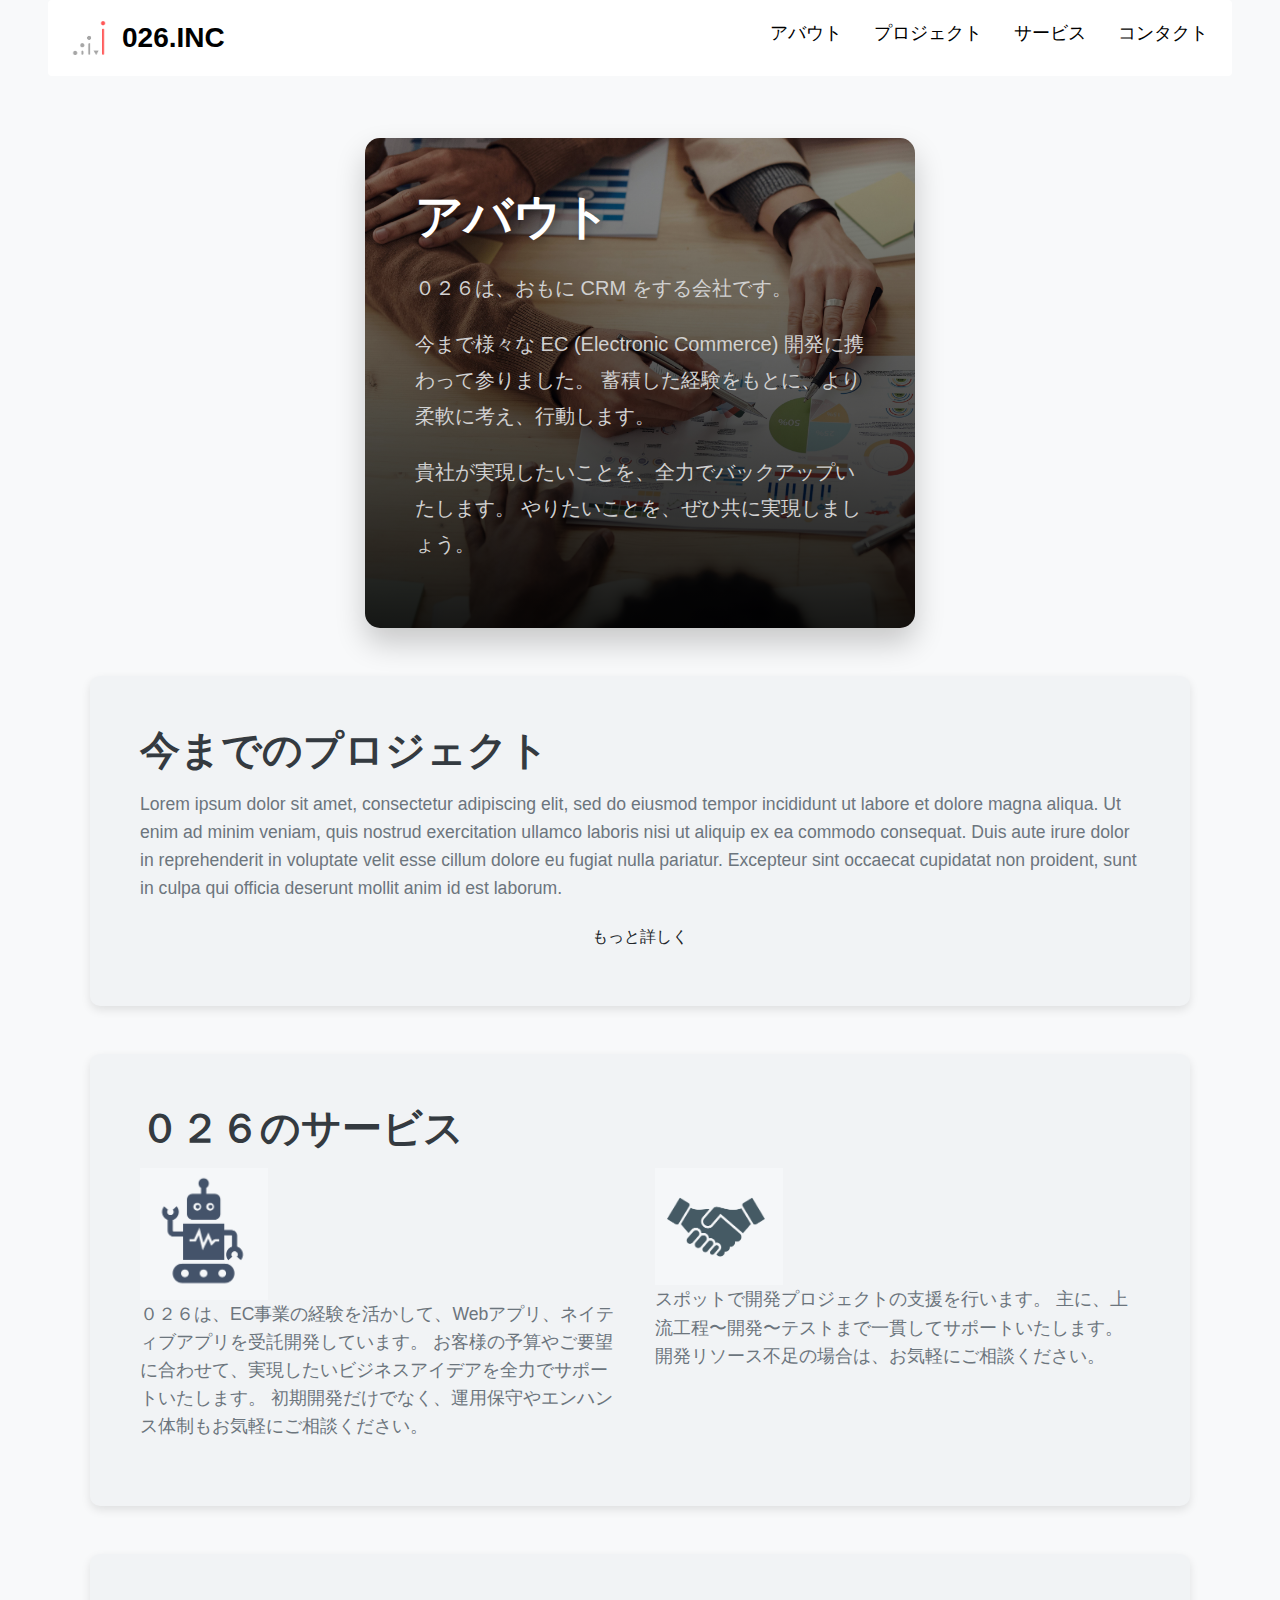
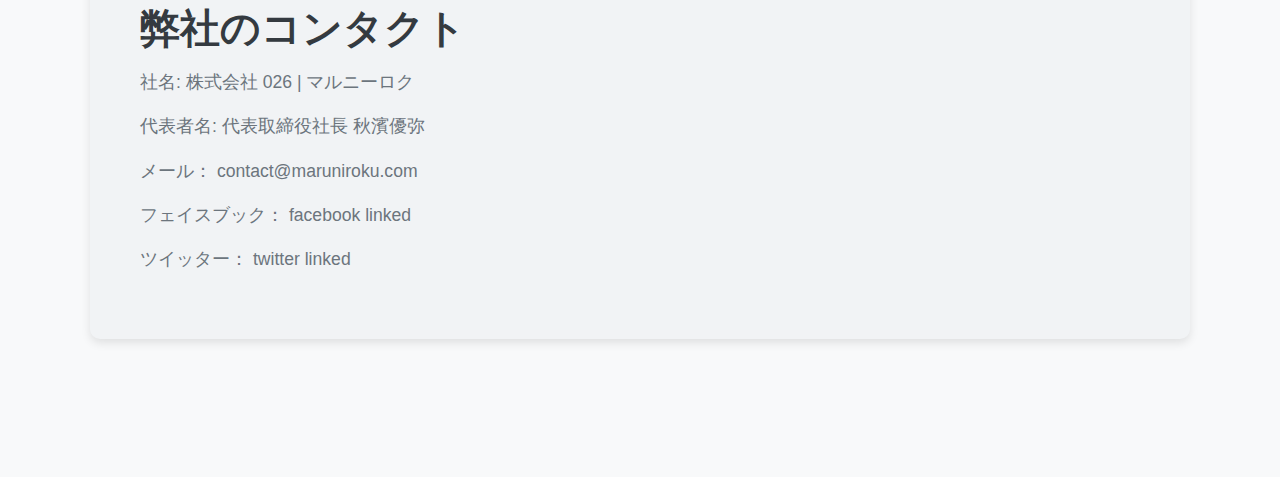
==== index.html @ a11d870e "v1 of 026 website" ====
<!DOCTYPE html>
<html lang="en">

<head>
    <meta charset="UTF-8">
    <meta name="viewport" content="width=device-width, initial-scale=1.0">
    <meta http-equiv="X-UA-Compatible" content="ie=edge">
    <title>My Website</title>

    <link rel="stylesheet" href="https://stackpath.bootstrapcdn.com/bootstrap/4.5.2/css/bootstrap.min.css" />

    <link rel="stylesheet" href="css/custom.css" />
</head>

<body>

    <nav class="navbar navbar-expand-lg navbar-dark bg-dark fixed-top rounded mx-5">
        <a class="navbar-brand d-flex align-items-center" href="#">
            <img src="images/logo.png" alt="Logo" class="mr-2" style="max-height: 50px;">
            <div id="brand-text">026.INC</div>
        </a>
        <button class="navbar-toggler" type="button" data-toggle="collapse" data-target="#navbarNav"
            aria-controls="navbarNav" aria-expanded="false" aria-label="Toggle navigation">
            <span class="navbar-toggler-icon"></span>
        </button>
        <div class="collapse navbar-collapse" id="navbarNav">
            <ul class="navbar-nav ml-auto">
                <li class="nav-item">
                    <a class="nav-link h4" href="#about">アバウト</a>
                </li>
                <li class="nav-item">
                    <a class="nav-link h4" href="#projects">プロジェクト</a>
                </li>
                <li class="nav-item">
                    <a class="nav-link h4" href="#services">サービス</a>
                </li>
                <li class="nav-item">
                    <a class="nav-link h4" href="#contact">コンタクト</a>
                </li>
            </ul>
        </div>
    </nav>
    <!-- Content Sections -->
    <main>
        <section id="about" class="container my-5 w-50 d-none d-lg-block">
            <h1>アバウト</h1>
            <p>
                ０２６は、おもに CRM をする会社です。
            </p>
            <p>
                今まで様々な EC (Electronic Commerce) 開発に携わって参りました。
                蓄積した経験をもとに、より柔軟に考え、行動します。
            </p>
            <p>
                貴社が実現したいことを、全力でバックアップいたします。
                やりたいことを、ぜひ共に実現しましょう。
            </p>
        </section>

        <section id="projects" class="container my-5">
            <h1>今までのプロジェクト</h1>
            <p>Lorem ipsum dolor sit amet, consectetur adipiscing elit, sed do eiusmod tempor incididunt ut labore et
                dolore
                magna aliqua. Ut enim ad minim veniam, quis nostrud exercitation ullamco laboris nisi ut aliquip ex ea
                commodo consequat. Duis aute irure dolor in reprehenderit in voluptate velit esse cillum dolore eu
                fugiat
                nulla pariatur. Excepteur sint occaecat cupidatat non proident, sunt in culpa qui officia deserunt
                mollit
                anim id est laborum.</p>
            <a href="projects.html" class="d-flex justify-content-center">
                <button class="btn">もっと詳しく</button>
            </a>
        </section>

        <section id="services" class="container my-5">
            <h1>０２６のサービス</h1>
            <div class="row">
                <div class="col-6">
                    <img src="images/2.png" class="d-none d-md-block" style="width: 10vw;"></img>
                    <p>
                        ０２６は、EC事業の経験を活かして、Webアプリ、ネイティブアプリを受託開発しています。
                        お客様の予算やご要望に合わせて、実現したいビジネスアイデアを全力でサポートいたします。
                        初期開発だけでなく、運用保守やエンハンス体制もお気軽にご相談ください。
                    </p>
                </div>
                <div class="col-6">
                    <img src="images/3.png" class="d-none d-md-block" style="width: 10vw;"></img>
                    <p>
                        スポットで開発プロジェクトの支援を行います。
                        主に、上流工程〜開発〜テストまで一貫してサポートいたします。
                        開発リソース不足の場合は、お気軽にご相談ください。
                    </p>
                </div>

            </div>
        </section>

        <section id="contact" class="container my-5">
            <h1>弊社のコンタクト</h1>
            <p>
                社名: 株式会社 026 | マルニーロク
            </p>
            <p>
                代表者名: 代表取締役社長 秋濱優弥
            </p>
            <p>
                メール：
                contact@maruniroku.com
            </p>
            <p>
                フェイスブック：
                facebook linked
            </p>
            <p>
                ツイッター：
                twitter linked
            </p>
        </section>
    </main>
    <!-- Dependencies -->
    <script src="https://code.jquery.com/jquery-3.5.1.slim.min.js"></script>
    <script src="https://cdn.jsdelivr.net/npm/@popperjs/core@2.5.4/dist/umd/popper.min.js"></script>
    <script src="https://stackpath.bootstrapcdn.com/bootstrap/4.5.2/js/bootstrap.min.js"></script>
</body>

</html>
---- css/custom.css ----
* {
    margin: 0;
    padding: 0;
    box-sizing: border-box;
}

body {
    font-family: 'Arial', sans-serif;
    background-color: #f8f9fa;
    color: #333;
}

h1 {
    font-size: 2.5rem;
    font-weight: bold;
    margin-bottom: 1.5rem;
}

p {
    font-size: 1.125rem;
    line-height: 1.6;
    color: #555;
}

.navbar {
    background-color: #ffffff !important;
}

.navbar-brand {
    display: flex;
    align-items: center;
    color: white;
}

.navbar-brand #brand-text {
    font-size: 1.75rem;
    font-weight: 700;
    color: black;
}

.nav-item {
    margin-left: 1rem;
}

.nav-link {
    color: rgb(0, 0, 0) !important;
    font-size: 1.125rem;
    font-weight: 500;
    transition: color 0.3s;
}

.nav-link:hover {
    color: #f8f9fa !important;
}

/* Section Styling */
section {
    padding: 60px 0;
    max-width: 1100px;
    margin: 0 auto;
}


main {
    width: 100vw;
    padding: 10vh;
}

#about,
#projects,
#services,
#contact {
    background-color: #ffffff;
    border-radius: 10px;
    padding: 40px;
    box-shadow: 0 4px 6px rgba(0, 0, 0, 0.1);
}

/* About Section Styling */
#about {
    background-image: linear-gradient(rgba(0, 0, 0, 0.353), rgba(0, 0, 0, 0.905)), url("../images/1.jpg");
    background-size: cover;
    /* Dark gray background for a strong contrast */
    padding: 50px;
    border-radius: 15px;
    box-shadow: 0 15px 30px rgba(0, 0, 0, 0.2);
    transform: translateY(0);
    animation: floatEffect 6s ease-in-out infinite;
    transition: transform 0.3s ease-in-out;
    color: white;
}

#about h1 {
    font-family: 'Arial', sans-serif;
    font-size: 3rem;
    color: white;
    text-shadow: 3px 3px 10px rgba(0, 0, 0, 0.3);
    /* More prominent text shadow */
}

#about p {
    font-family: 'Helvetica Neue', sans-serif;
    color: #d1d1d1;
    /* Lighter gray for text */
    font-size: 1.25rem;
    line-height: 1.8;
    margin-top: 20px;
    max-width: 900px;
}

/* Floating effect */
@keyframes floatEffect {
    0% {
        transform: translateY(0);
    }

    50% {
        transform: translateY(-20px);
    }

    100% {
        transform: translateY(0);
    }
}

#about:hover {
    transform: translateY(-10px);
    box-shadow: 0 20px 40px rgba(0, 0, 0, 0.2), 0 8px 16px rgba(0, 0, 0, 0.15);
}

/* General Section Styling for Other Sections */
#projects,
#services,
#contact {
    background-color: #f1f3f5;
    /* Light gray background */
    padding: 50px;
    border-radius: 10px;
    box-shadow: 0 4px 10px rgba(0, 0, 0, 0.1);
}

#projects h1,
#services h1,
#contact h1 {
    color: #343a40;
    /* Dark gray */
    font-size: 2.5rem;
    margin-bottom: 1rem;
}

.container p {
    color: #6c757d;
    font-size: 1.1rem;
}

/* Hover effect for other sections */
#projects:hover,
#services:hover,
#contact:hover {
    box-shadow: 0 20px 40px rgba(0, 0, 0, 0.15), 0 8px 16px rgba(0, 0, 0, 0.1);
}

@media (max-width: 768px) {
    .navbar-nav {
        text-align: center;
        margin-top: 10px;
    }

    .nav-item {
        margin: 0.5rem 0;
    }

    section {
        padding: 40px 20px;
    }

    h1 {
        font-size: 2rem;
    }

    /* Adjusting section padding and font size for smaller screens */
    #about,
    #projects,
    #services,
    #contact {
        padding: 30px;
    }
}

footer {
    background-color: #343a40;
    color: white;
    text-align: center;
    padding: 20px;
    margin-top: 40px;
}

footer a {
    color: #f8f9fa;
    text-decoration: none;
}

footer a:hover {
    color: #007bff;
}
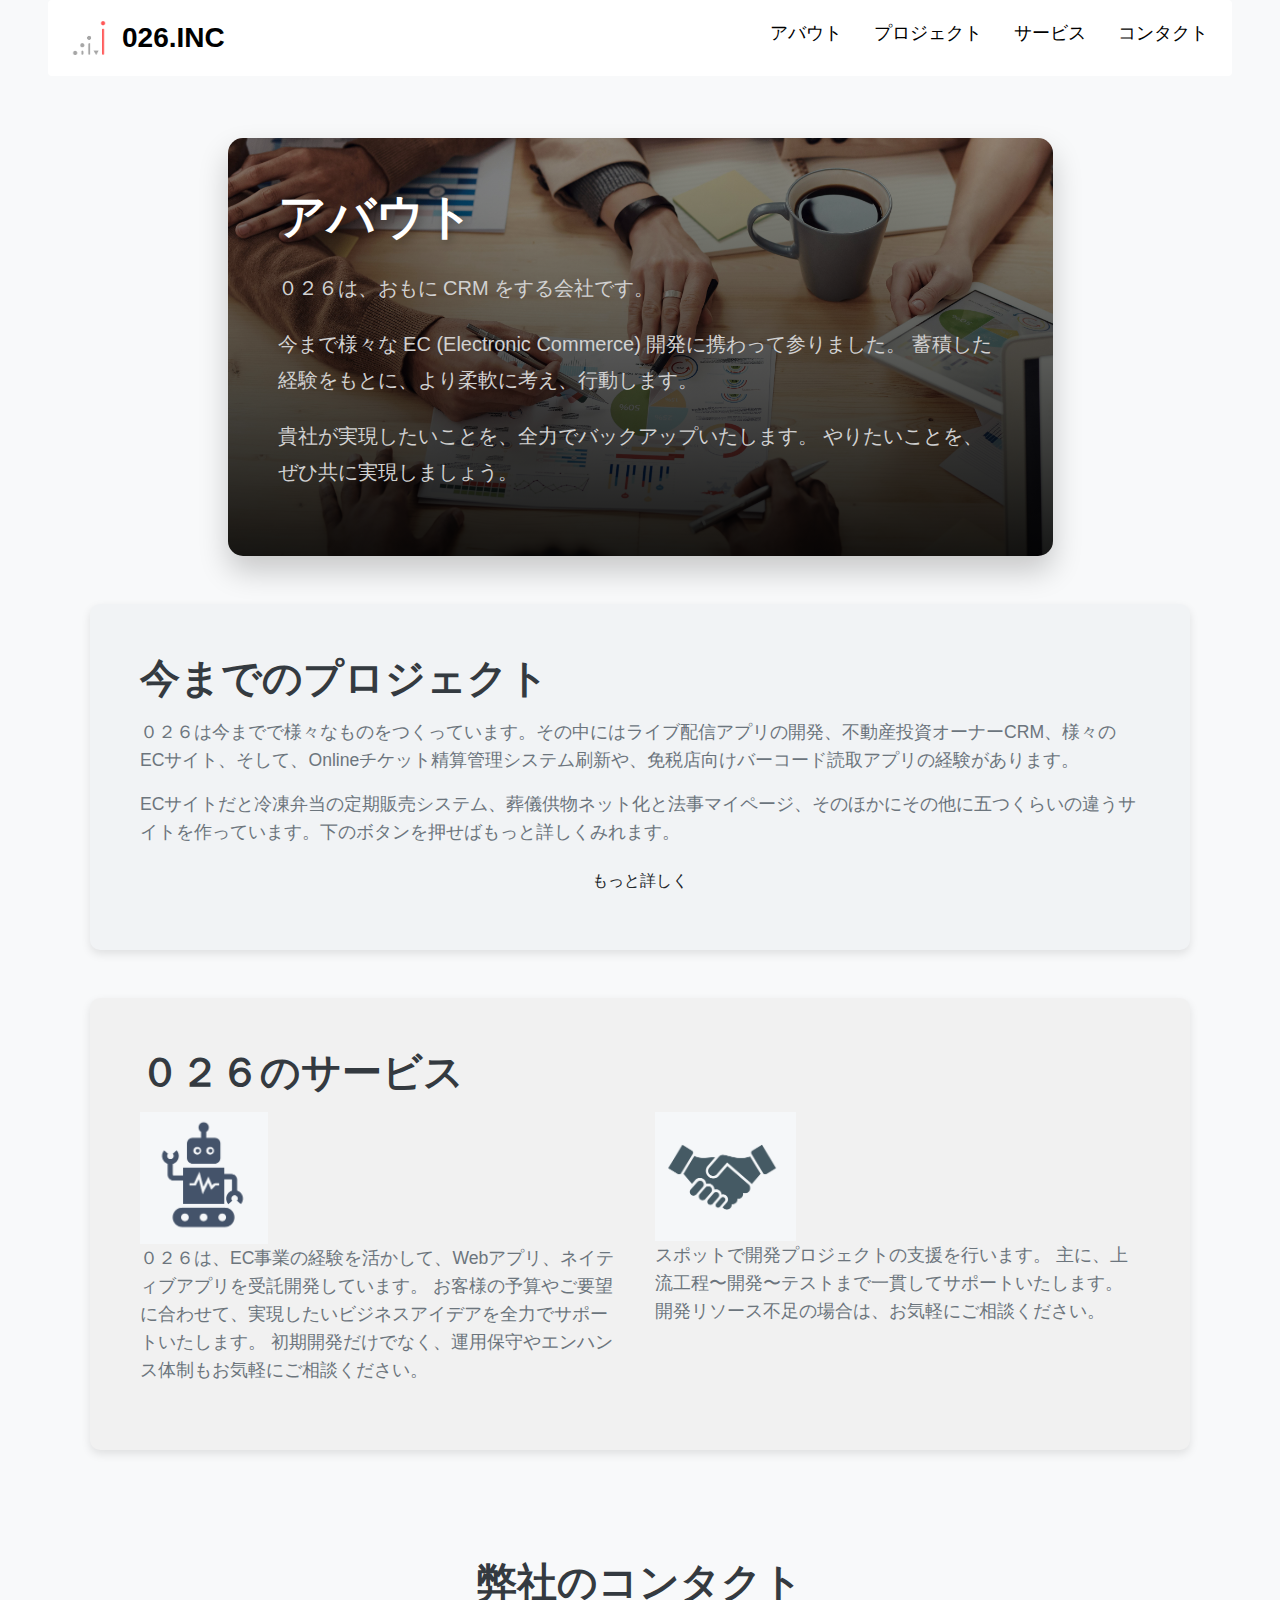
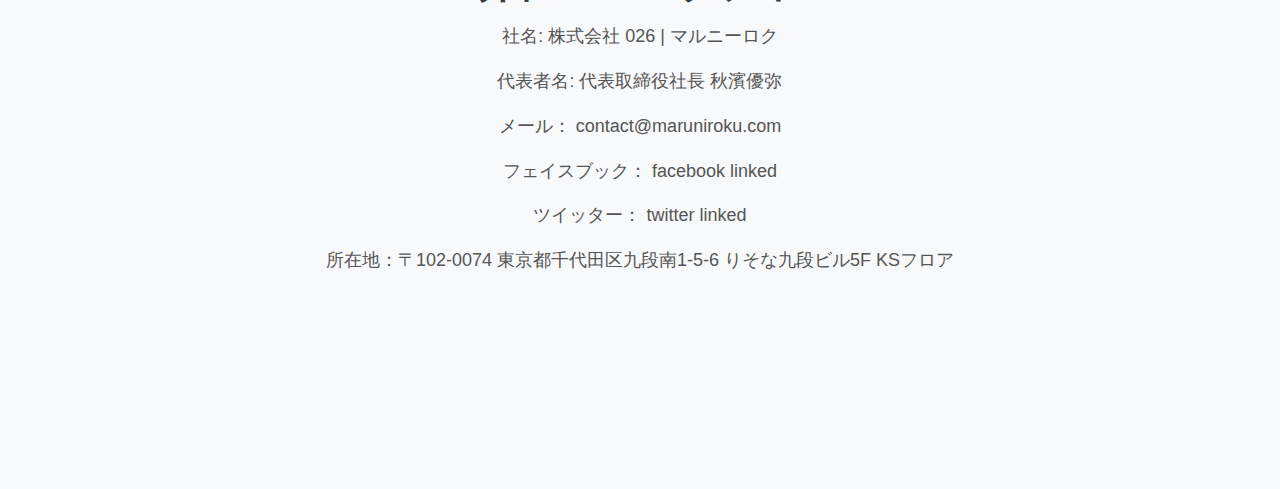
==== commit 9bf5a65d: "v2" ====
--- a/index.html
+++ b/index.html
@@ -5,7 +5,9 @@
     <meta charset="UTF-8">
     <meta name="viewport" content="width=device-width, initial-scale=1.0">
     <meta http-equiv="X-UA-Compatible" content="ie=edge">
-    <title>My Website</title>
+
+    <title>０２６</title>
+    <link rel="icon" href="images/logo.png">
 
     <link rel="stylesheet" href="https://stackpath.bootstrapcdn.com/bootstrap/4.5.2/css/bootstrap.min.css" />
 
@@ -35,14 +37,14 @@
                     <a class="nav-link h4" href="#services">サービス</a>
                 </li>
                 <li class="nav-item">
-                    <a class="nav-link h4" href="#contact">コンタクト</a>
+                    <a class="nav-link white-link h4" href="#contact">コンタクト</a>
                 </li>
             </ul>
         </div>
     </nav>
     <!-- Content Sections -->
     <main>
-        <section id="about" class="container my-5 w-50 d-none d-lg-block">
+        <section id="about" class="container my-5 w-75 d-none d-lg-block">
             <h1>アバウト</h1>
             <p>
                 ０２６は、おもに CRM をする会社です。
@@ -59,14 +61,12 @@
 
         <section id="projects" class="container my-5">
             <h1>今までのプロジェクト</h1>
-            <p>Lorem ipsum dolor sit amet, consectetur adipiscing elit, sed do eiusmod tempor incididunt ut labore et
-                dolore
-                magna aliqua. Ut enim ad minim veniam, quis nostrud exercitation ullamco laboris nisi ut aliquip ex ea
-                commodo consequat. Duis aute irure dolor in reprehenderit in voluptate velit esse cillum dolore eu
-                fugiat
-                nulla pariatur. Excepteur sint occaecat cupidatat non proident, sunt in culpa qui officia deserunt
-                mollit
-                anim id est laborum.</p>
+            <p>
+                ０２６は今までで様々なものをつくっています。その中にはライブ配信アプリの開発、不動産投資オーナーCRM、様々のECサイト、そして、Onlineチケット精算管理システム刷新や、免税店向けバーコード読取アプリの経験があります。
+            </p>
+            <p>
+                ECサイトだと冷凍弁当の定期販売システム、葬儀供物ネット化と法事マイページ、そのほかにその他に五つくらいの違うサイトを作っています。下のボタンを押せばもっと詳しくみれます。
+            </p>
             <a href="projects.html" class="d-flex justify-content-center">
                 <button class="btn">もっと詳しく</button>
             </a>
@@ -84,7 +84,7 @@
                     </p>
                 </div>
                 <div class="col-6">
-                    <img src="images/3.png" class="d-none d-md-block" style="width: 10vw;"></img>
+                    <img src="images/3.png" class="d-none d-md-block" style="width: 11vw;"></img>
                     <p>
                         スポットで開発プロジェクトの支援を行います。
                         主に、上流工程〜開発〜テストまで一貫してサポートいたします。
@@ -95,7 +95,7 @@
             </div>
         </section>
 
-        <section id="contact" class="container my-5">
+        <section id="contact" class="fluid-container my-5">
             <h1>弊社のコンタクト</h1>
             <p>
                 社名: 株式会社 026 | マルニーロク
@@ -115,6 +115,10 @@
                 ツイッター：
                 twitter linked
             </p>
+            <p>
+                所在地：〒102-0074
+                東京都千代田区九段南1-5-6 りそな九段ビル5F KSフロア
+            </p>
         </section>
     </main>
     <!-- Dependencies -->
--- a/css/custom.css
+++ b/css/custom.css
@@ -50,13 +50,13 @@
 }
 
 .nav-link:hover {
-    color: #f8f9fa !important;
+    color: #545454 !important;
 }
 
 /* Section Styling */
 section {
     padding: 60px 0;
-    max-width: 1100px;
+    max-width: 1300px;
     margin: 0 auto;
 }
 
@@ -68,8 +68,7 @@
 
 #about,
 #projects,
-#services,
-#contact {
+#services {
     background-color: #ffffff;
     border-radius: 10px;
     padding: 40px;
@@ -130,13 +129,21 @@
 
 /* General Section Styling for Other Sections */
 #projects,
-#services,
-#contact {
+#services {
     background-color: #f1f3f5;
     /* Light gray background */
     padding: 50px;
     border-radius: 10px;
     box-shadow: 0 4px 10px rgba(0, 0, 0, 0.1);
+}
+
+#services {
+    background-color: #f1f1f1;
+}
+
+#contact {
+    background-color: #f8f9fa;
+    text-align: center;
 }
 
 #projects h1,
@@ -155,8 +162,7 @@
 
 /* Hover effect for other sections */
 #projects:hover,
-#services:hover,
-#contact:hover {
+#services:hover {
     box-shadow: 0 20px 40px rgba(0, 0, 0, 0.15), 0 8px 16px rgba(0, 0, 0, 0.1);
 }
 
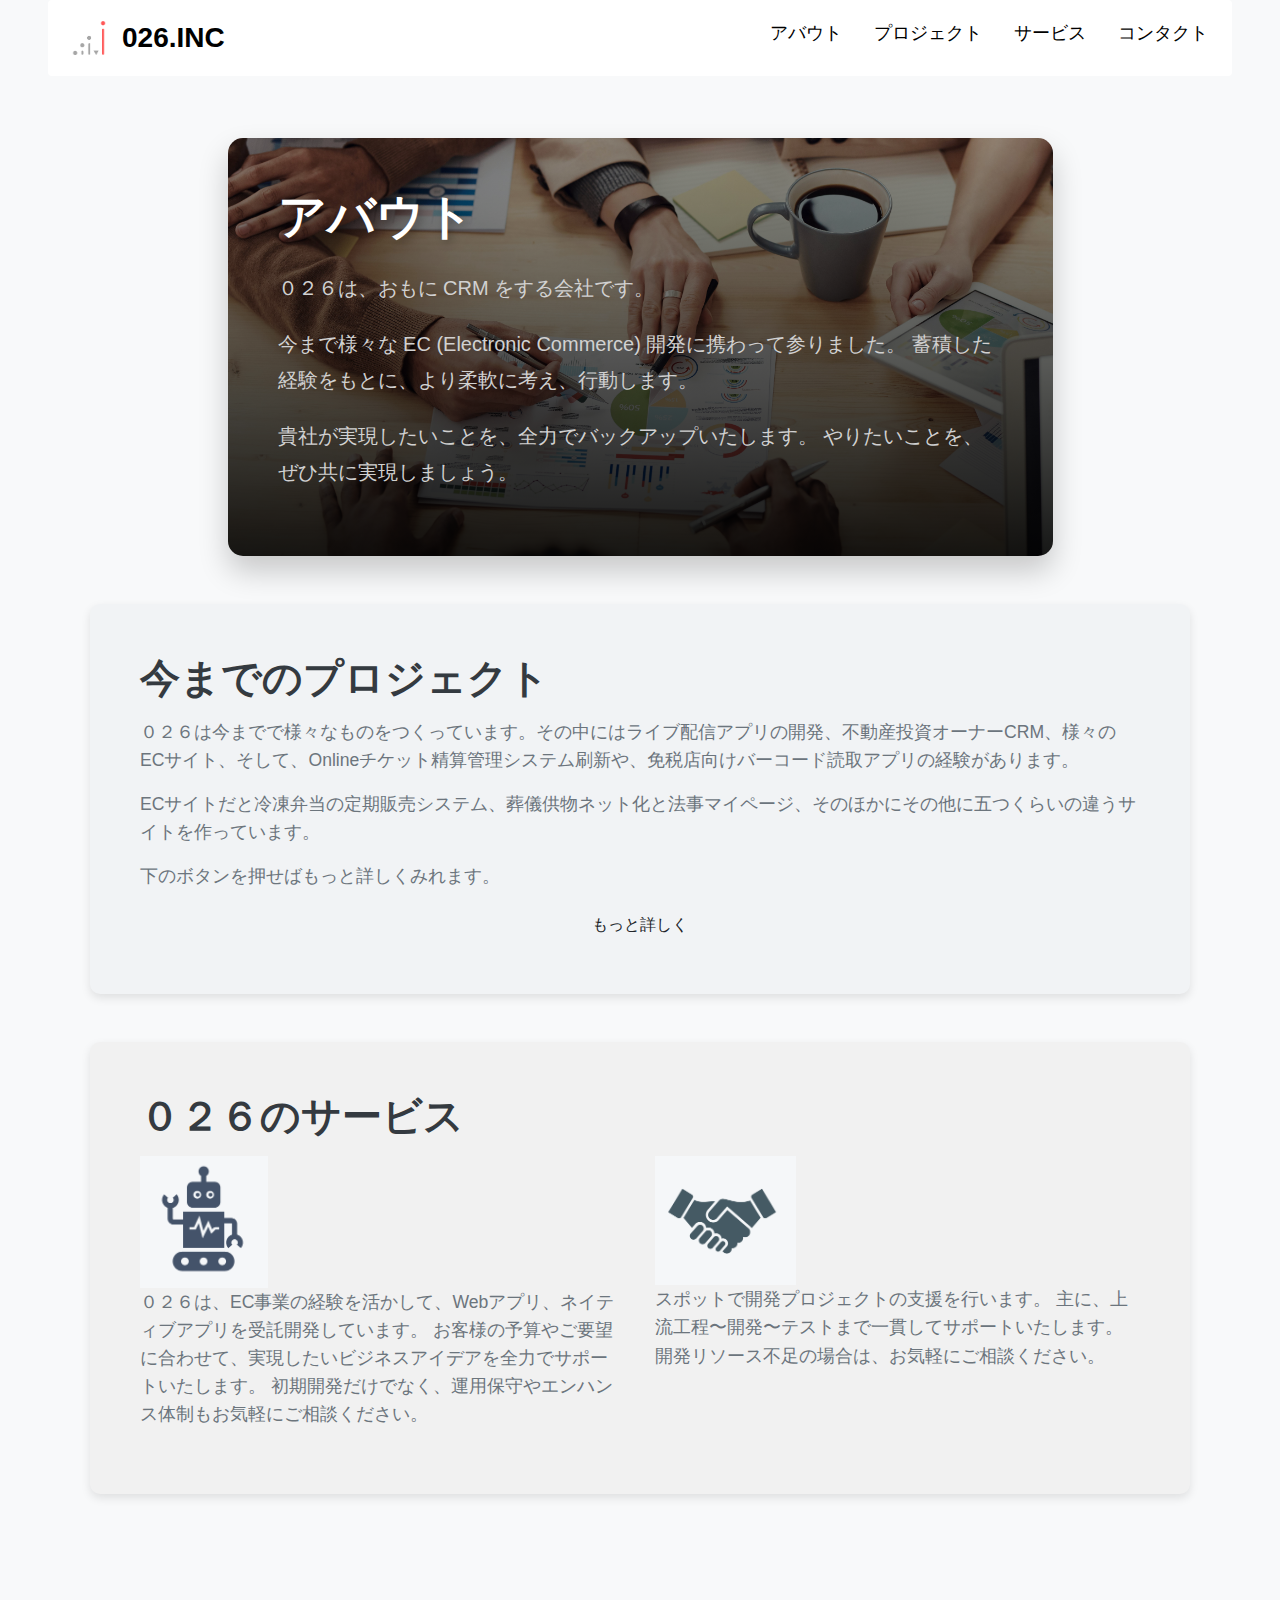
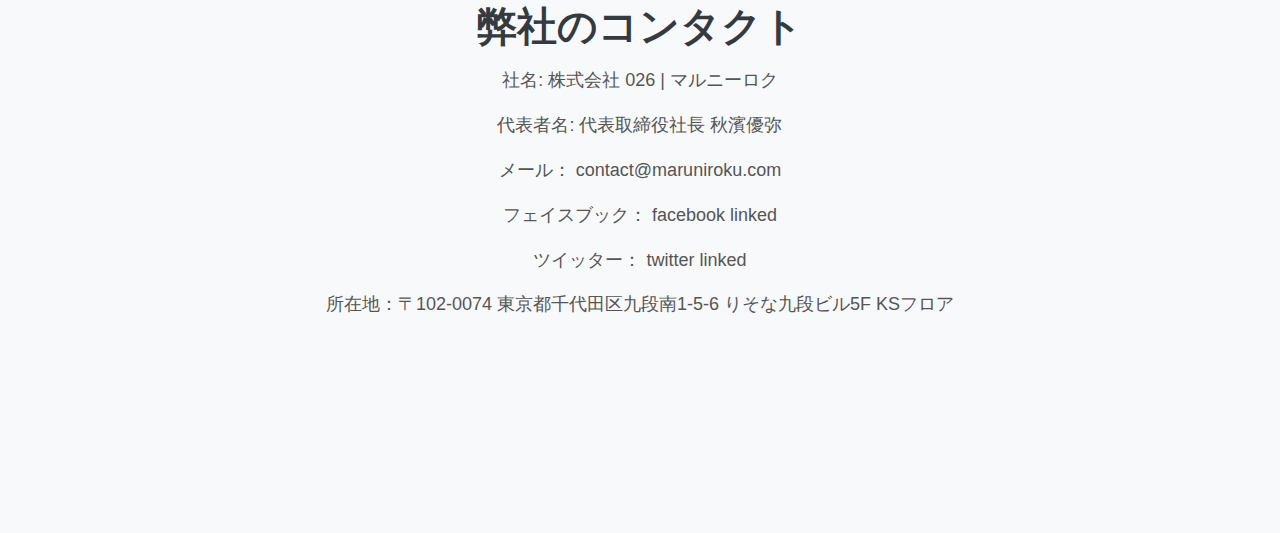
==== commit 243fdbc8: "Mobile nice" ====
--- a/index.html
+++ b/index.html
@@ -16,7 +16,7 @@
 
 <body>
 
-    <nav class="navbar navbar-expand-lg navbar-dark bg-dark fixed-top rounded mx-5">
+    <nav class="navbar navbar-expand-lg navbar-dark bg-dark fixed-top rounded mx-md-5">
         <a class="navbar-brand d-flex align-items-center" href="#">
             <img src="images/logo.png" alt="Logo" class="mr-2" style="max-height: 50px;">
             <div id="brand-text">026.INC</div>
@@ -65,10 +65,13 @@
                 ０２６は今までで様々なものをつくっています。その中にはライブ配信アプリの開発、不動産投資オーナーCRM、様々のECサイト、そして、Onlineチケット精算管理システム刷新や、免税店向けバーコード読取アプリの経験があります。
             </p>
             <p>
-                ECサイトだと冷凍弁当の定期販売システム、葬儀供物ネット化と法事マイページ、そのほかにその他に五つくらいの違うサイトを作っています。下のボタンを押せばもっと詳しくみれます。
+                ECサイトだと冷凍弁当の定期販売システム、葬儀供物ネット化と法事マイページ、そのほかにその他に五つくらいの違うサイトを作っています。
+            </p>
+            <p class="d-none d-md-block">
+                下のボタンを押せばもっと詳しくみれます。
             </p>
             <a href="projects.html" class="d-flex justify-content-center">
-                <button class="btn">もっと詳しく</button>
+                <button class="btn d-none d-md-block">もっと詳しく</button>
             </a>
         </section>
 
--- a/css/custom.css
+++ b/css/custom.css
@@ -50,7 +50,7 @@
 }
 
 .nav-link:hover {
-    color: #545454 !important;
+    color: #616161 !important;
 }
 
 /* Section Styling */
@@ -63,7 +63,12 @@
 
 main {
     width: 100vw;
-    padding: 10vh;
+
+    padding: 2vh;
+
+    @media (min-width: 500px) {
+        padding: 10vh;
+    }
 }
 
 #about,
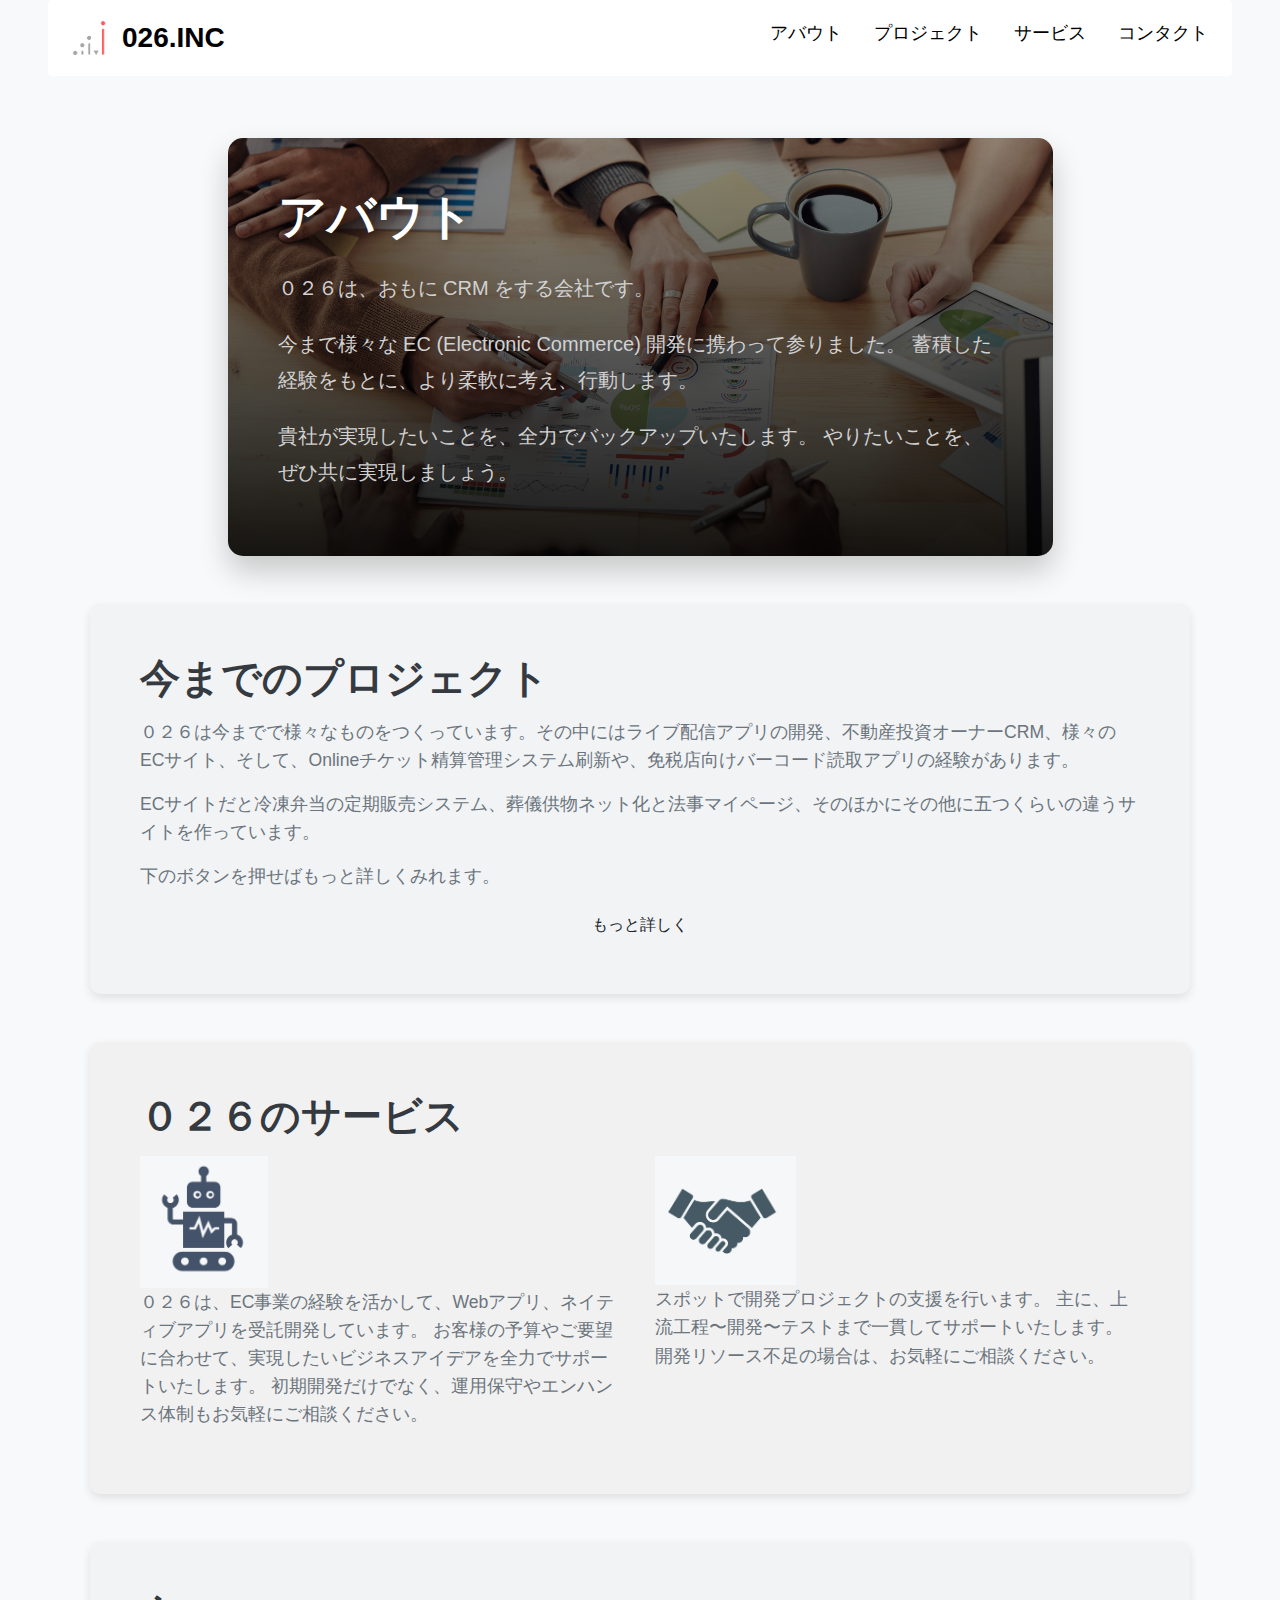
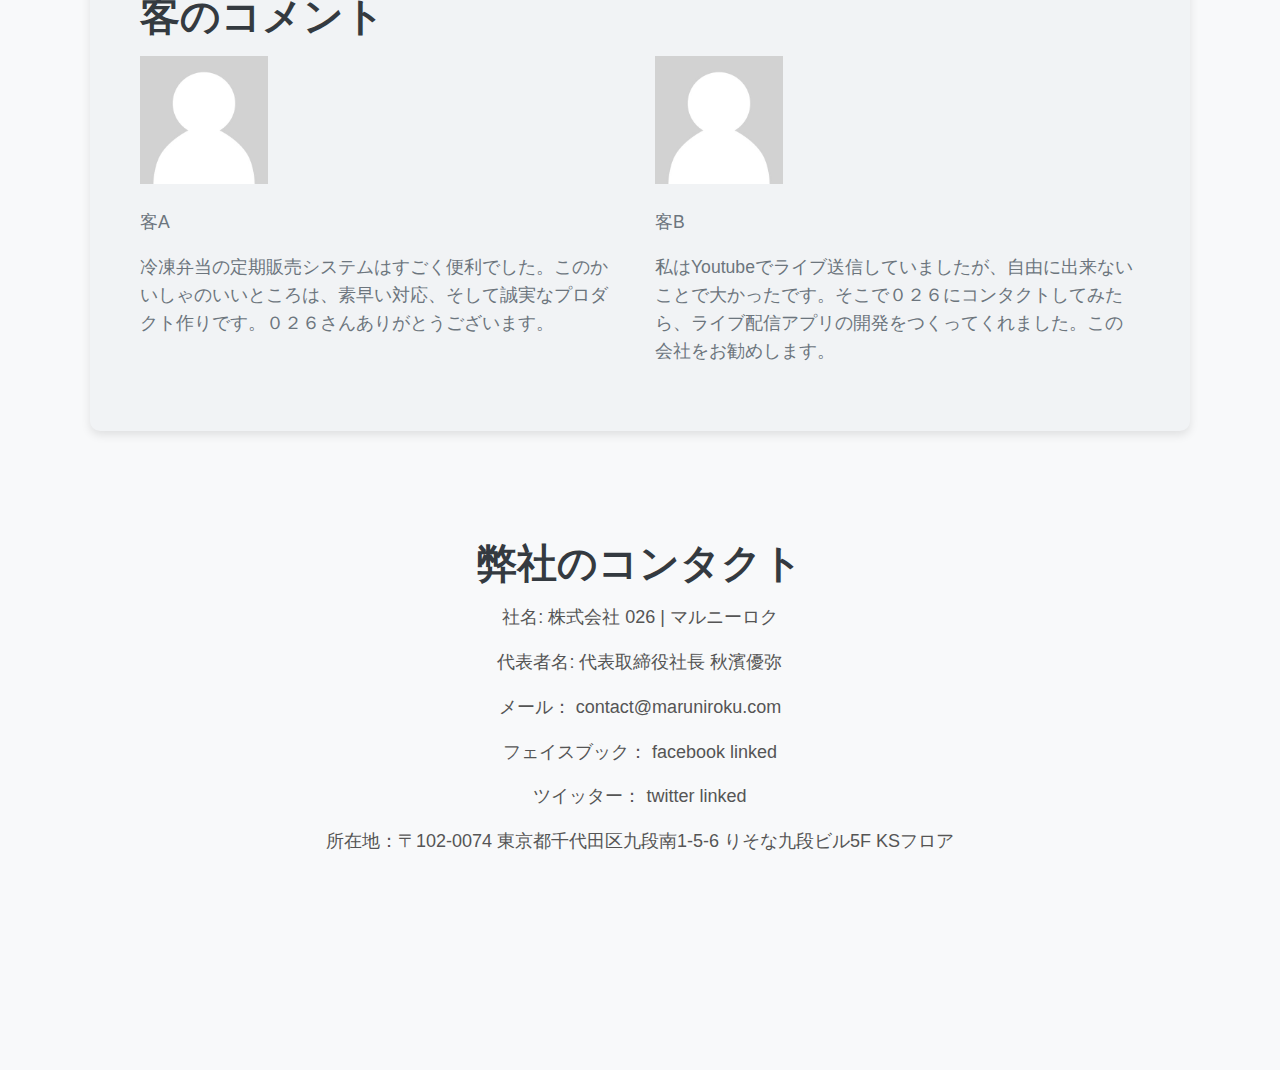
==== commit b2f541d4: "customer Comments" ====
--- a/index.html
+++ b/index.html
@@ -17,7 +17,7 @@
 <body>
 
     <nav class="navbar navbar-expand-lg navbar-dark bg-dark fixed-top rounded mx-md-5">
-        <a class="navbar-brand d-flex align-items-center" href="#">
+        <a class="navbar-brand d-flex align-items-center" href="">
             <img src="images/logo.png" alt="Logo" class="mr-2" style="max-height: 50px;">
             <div id="brand-text">026.INC</div>
         </a>
@@ -93,8 +93,30 @@
                         主に、上流工程〜開発〜テストまで一貫してサポートいたします。
                         開発リソース不足の場合は、お気軽にご相談ください。
                     </p>
+
                 </div>
+            </div>
+        </section>
 
+        <section id="testimonials" class="container my-5">
+            <h1>客のコメント</h1>
+            <div class="row">
+                <div class="col-6">
+                    <img src="images/6" class="d-none d-md-block" style="width: 10vw;"></img>
+                    <br>
+                    <p>客A</p>
+                    <p>
+                        冷凍弁当の定期販売システムはすごく便利でした。このかいしゃのいいところは、素早い対応、そして誠実なプロダクト作りです。０２６さんありがとうございます。
+                    </p>
+                </div>
+                <div class="col-6">
+                    <img src="images/6" class="d-none d-md-block" style="width: 10vw;"></img>
+                    <br>
+                    <p>客B</p>
+                    <p>
+                        私はYoutubeでライブ送信していましたが、自由に出来ないことで大かったです。そこで０２６にコンタクトしてみたら、ライブ配信アプリの開発をつくってくれました。この会社をお勧めします。
+                    </p>
+                </div>
             </div>
         </section>
 
--- a/css/custom.css
+++ b/css/custom.css
@@ -73,7 +73,8 @@
 
 #about,
 #projects,
-#services {
+#services,
+#testimonials {
     background-color: #ffffff;
     border-radius: 10px;
     padding: 40px;
@@ -134,7 +135,8 @@
 
 /* General Section Styling for Other Sections */
 #projects,
-#services {
+#services,
+#testimonials {
     background-color: #f1f3f5;
     /* Light gray background */
     padding: 50px;
@@ -153,7 +155,8 @@
 
 #projects h1,
 #services h1,
-#contact h1 {
+#contact h1,
+#testimonials h1 {
     color: #343a40;
     /* Dark gray */
     font-size: 2.5rem;
@@ -167,7 +170,8 @@
 
 /* Hover effect for other sections */
 #projects:hover,
-#services:hover {
+#services:hover,
+#testimonials:hover {
     box-shadow: 0 20px 40px rgba(0, 0, 0, 0.15), 0 8px 16px rgba(0, 0, 0, 0.1);
 }
 
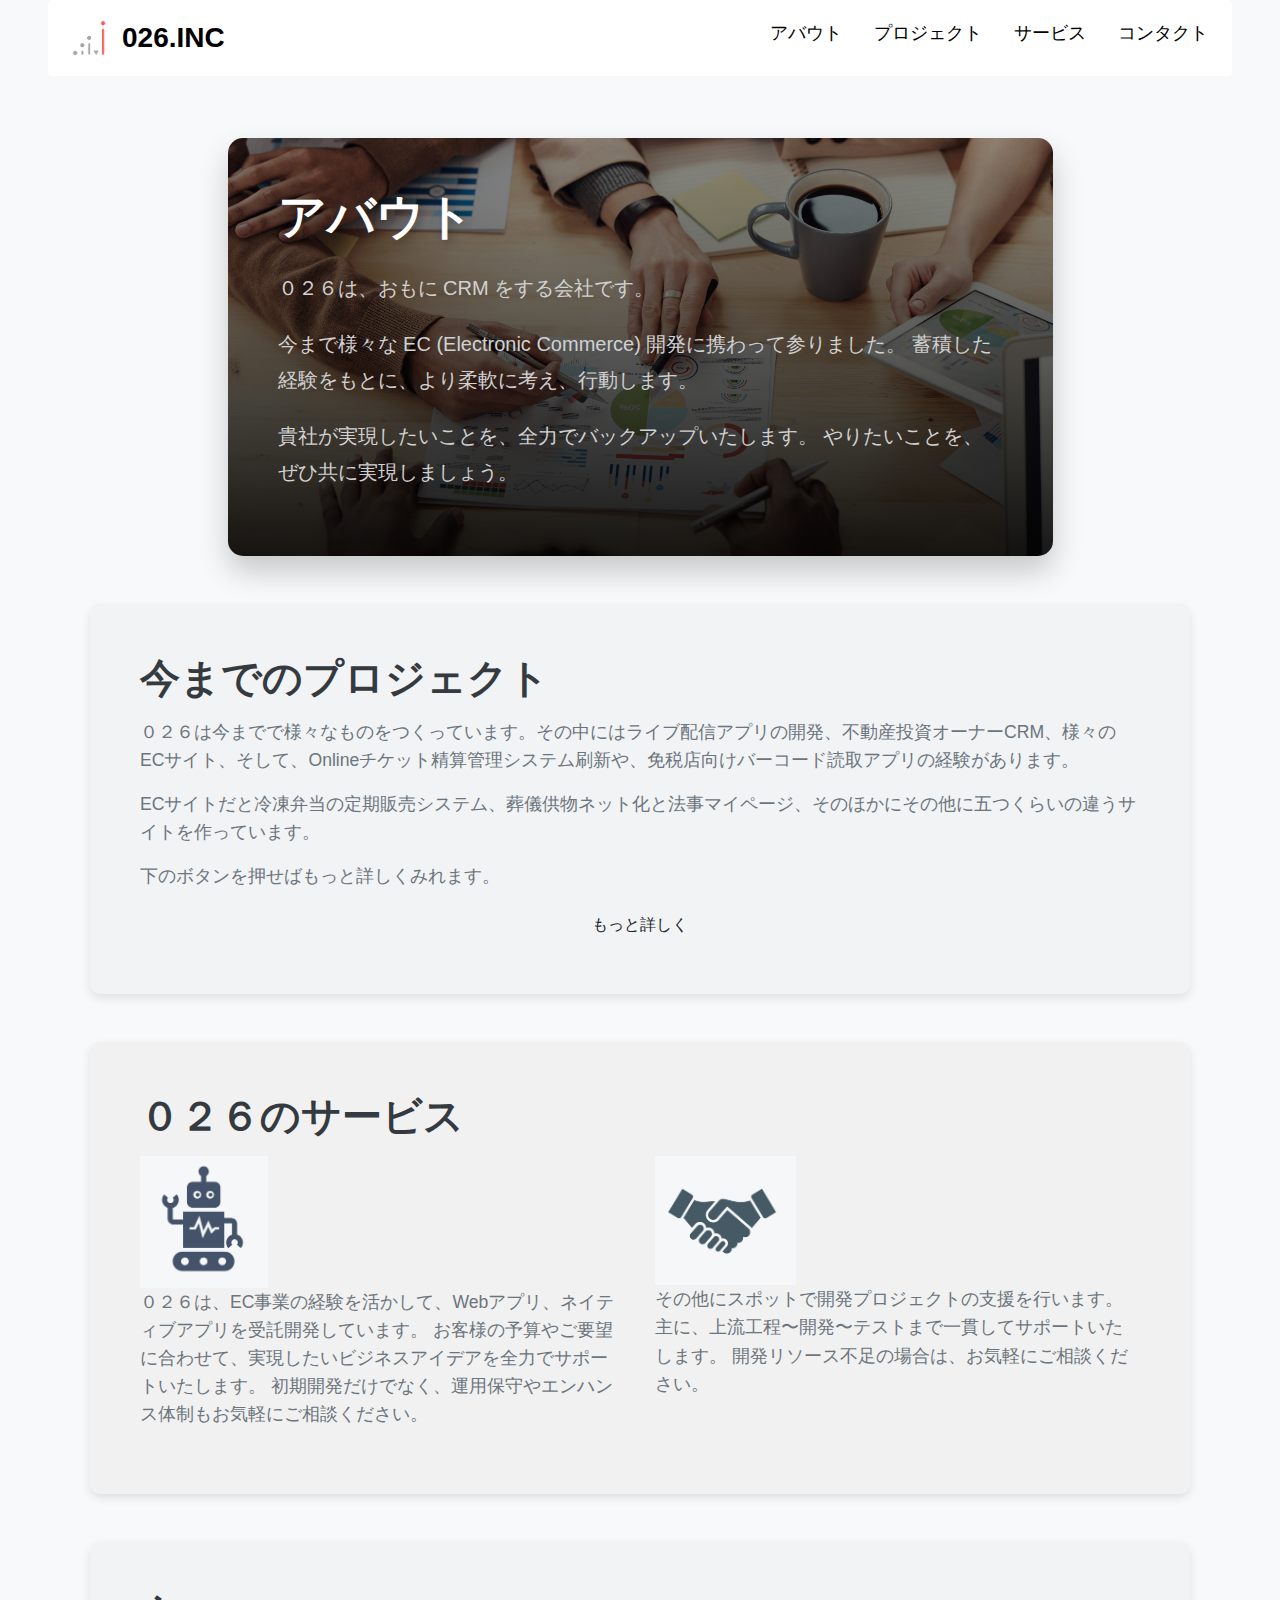
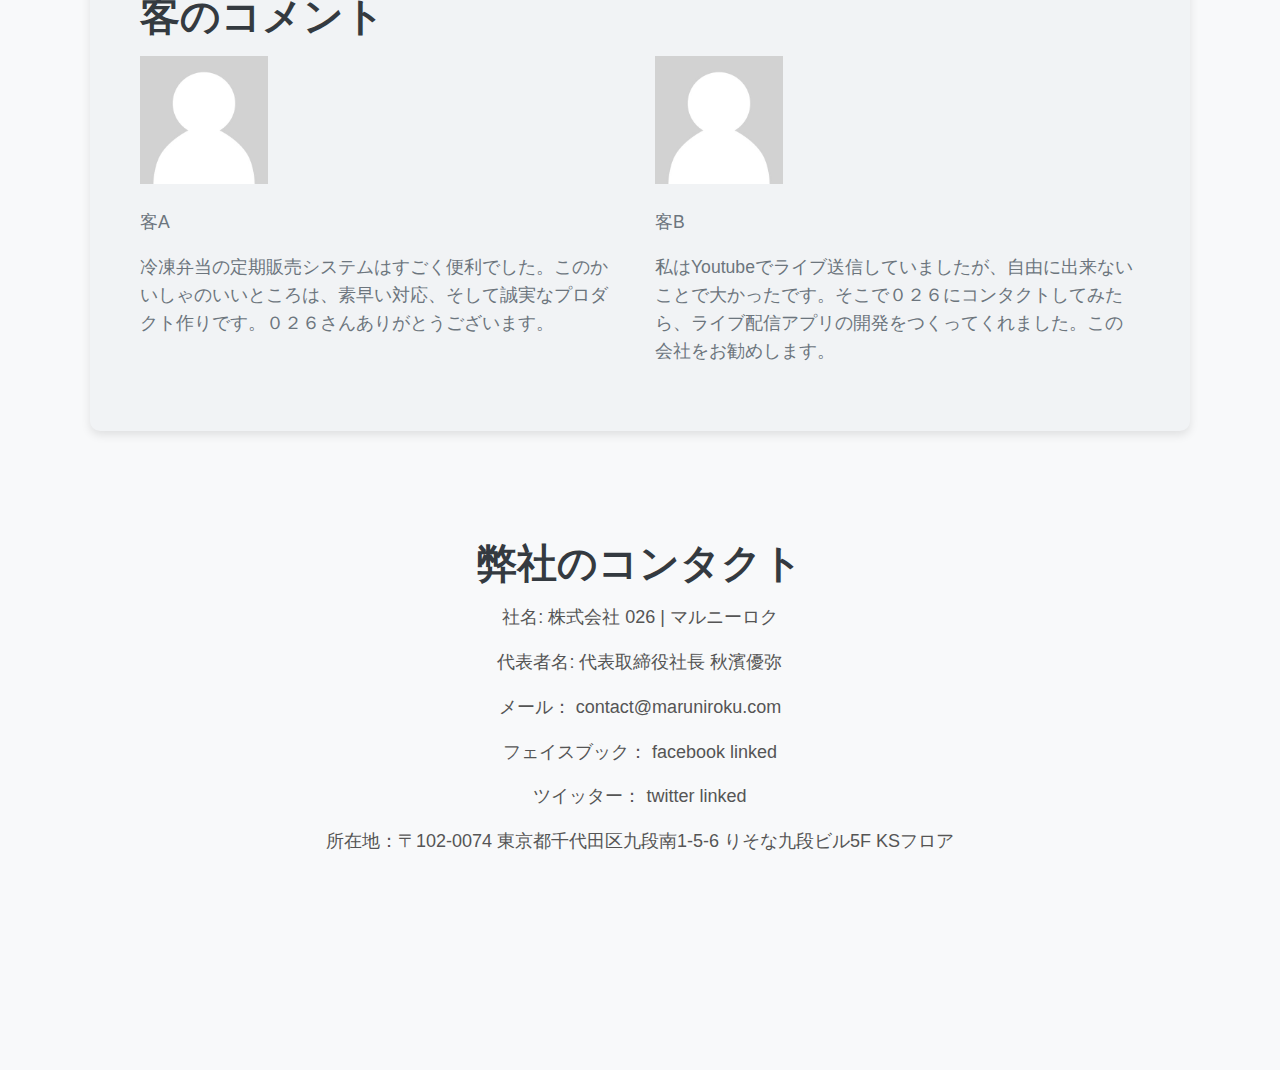
==== commit 602d9b0a: "minor tweak" ====
--- a/index.html
+++ b/index.html
@@ -78,7 +78,7 @@
         <section id="services" class="container my-5">
             <h1>０２６のサービス</h1>
             <div class="row">
-                <div class="col-6">
+                <div class="col-sm-12 col-md-6">
                     <img src="images/2.png" class="d-none d-md-block" style="width: 10vw;"></img>
                     <p>
                         ０２６は、EC事業の経験を活かして、Webアプリ、ネイティブアプリを受託開発しています。
@@ -86,10 +86,10 @@
                         初期開発だけでなく、運用保守やエンハンス体制もお気軽にご相談ください。
                     </p>
                 </div>
-                <div class="col-6">
+                <div class="col-sm-12 col-md-6">
                     <img src="images/3.png" class="d-none d-md-block" style="width: 11vw;"></img>
                     <p>
-                        スポットで開発プロジェクトの支援を行います。
+                        その他にスポットで開発プロジェクトの支援を行います。
                         主に、上流工程〜開発〜テストまで一貫してサポートいたします。
                         開発リソース不足の場合は、お気軽にご相談ください。
                     </p>
@@ -101,7 +101,7 @@
         <section id="testimonials" class="container my-5">
             <h1>客のコメント</h1>
             <div class="row">
-                <div class="col-6">
+                <div class="col-sm-12 col-md-6">
                     <img src="images/6" class="d-none d-md-block" style="width: 10vw;"></img>
                     <br>
                     <p>客A</p>
@@ -109,7 +109,7 @@
                         冷凍弁当の定期販売システムはすごく便利でした。このかいしゃのいいところは、素早い対応、そして誠実なプロダクト作りです。０２６さんありがとうございます。
                     </p>
                 </div>
-                <div class="col-6">
+                <div class="col-sm-12 col-md-6">
                     <img src="images/6" class="d-none d-md-block" style="width: 10vw;"></img>
                     <br>
                     <p>客B</p>
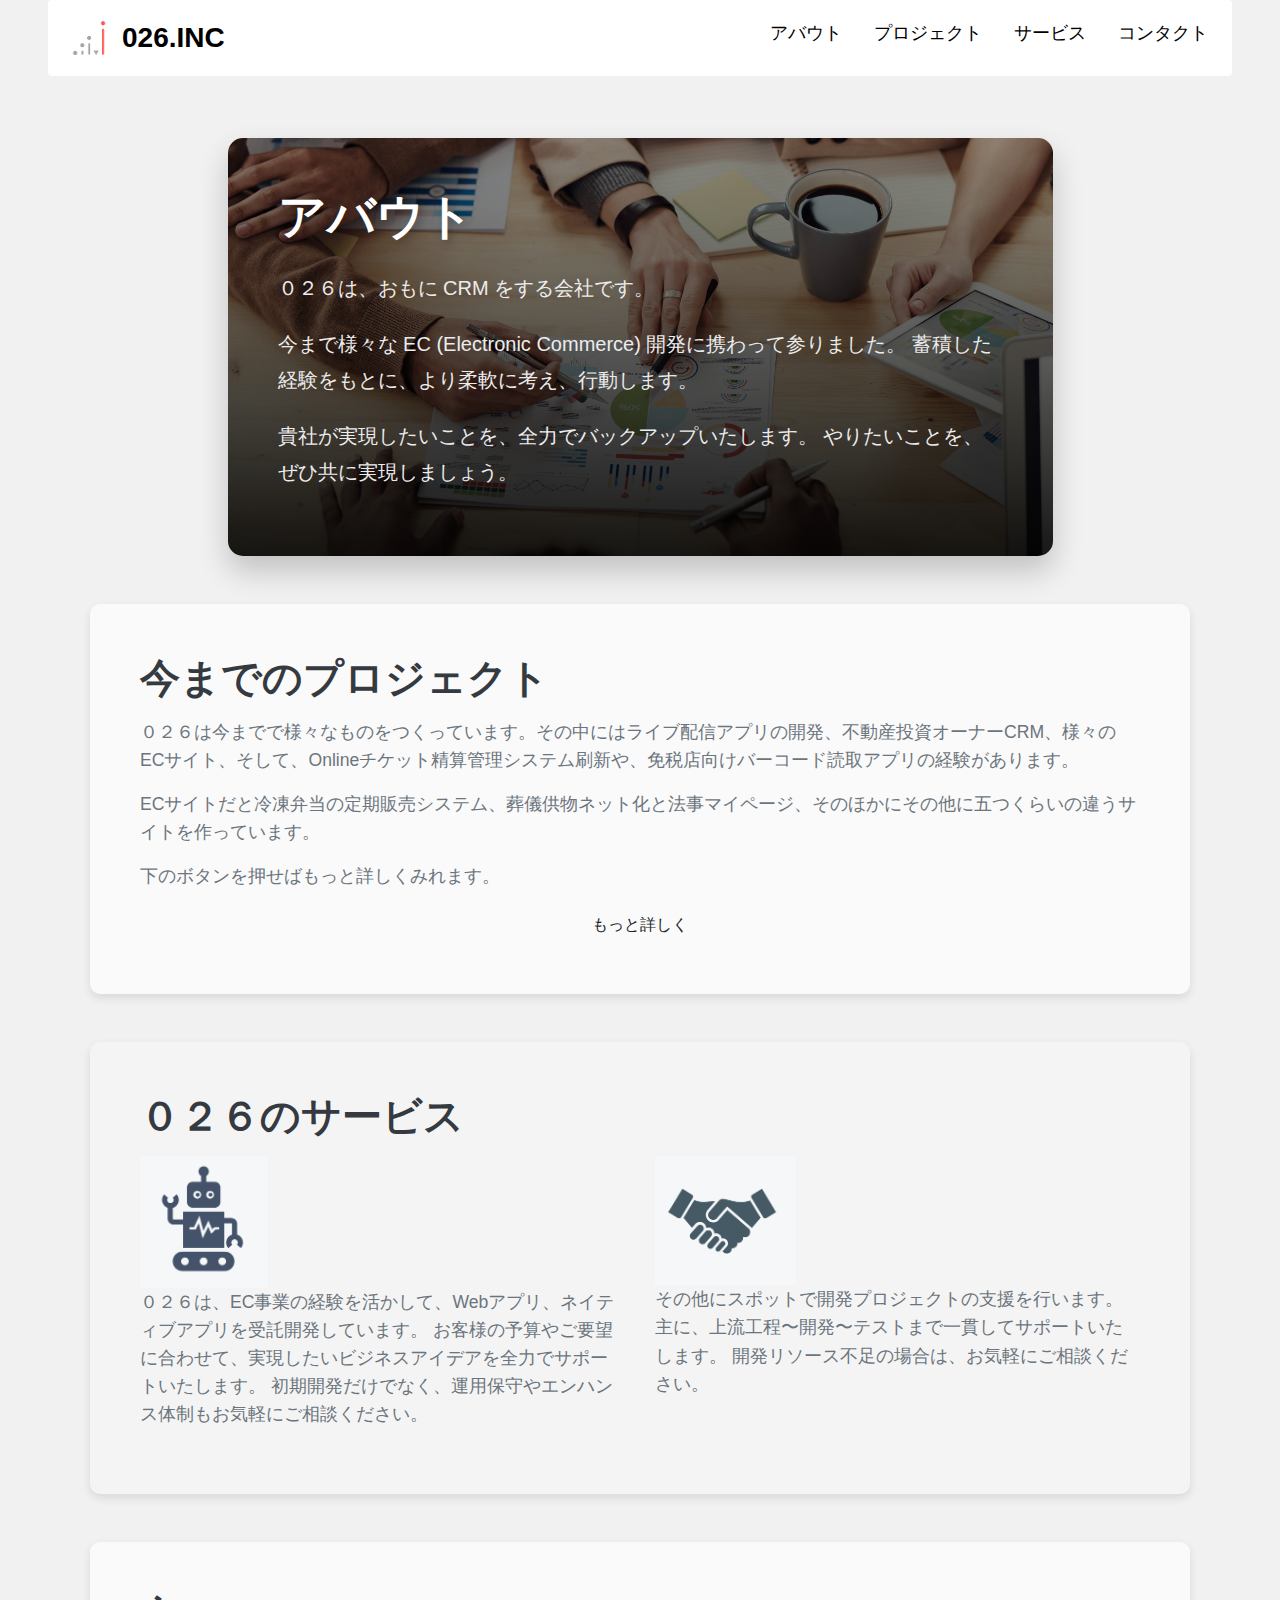
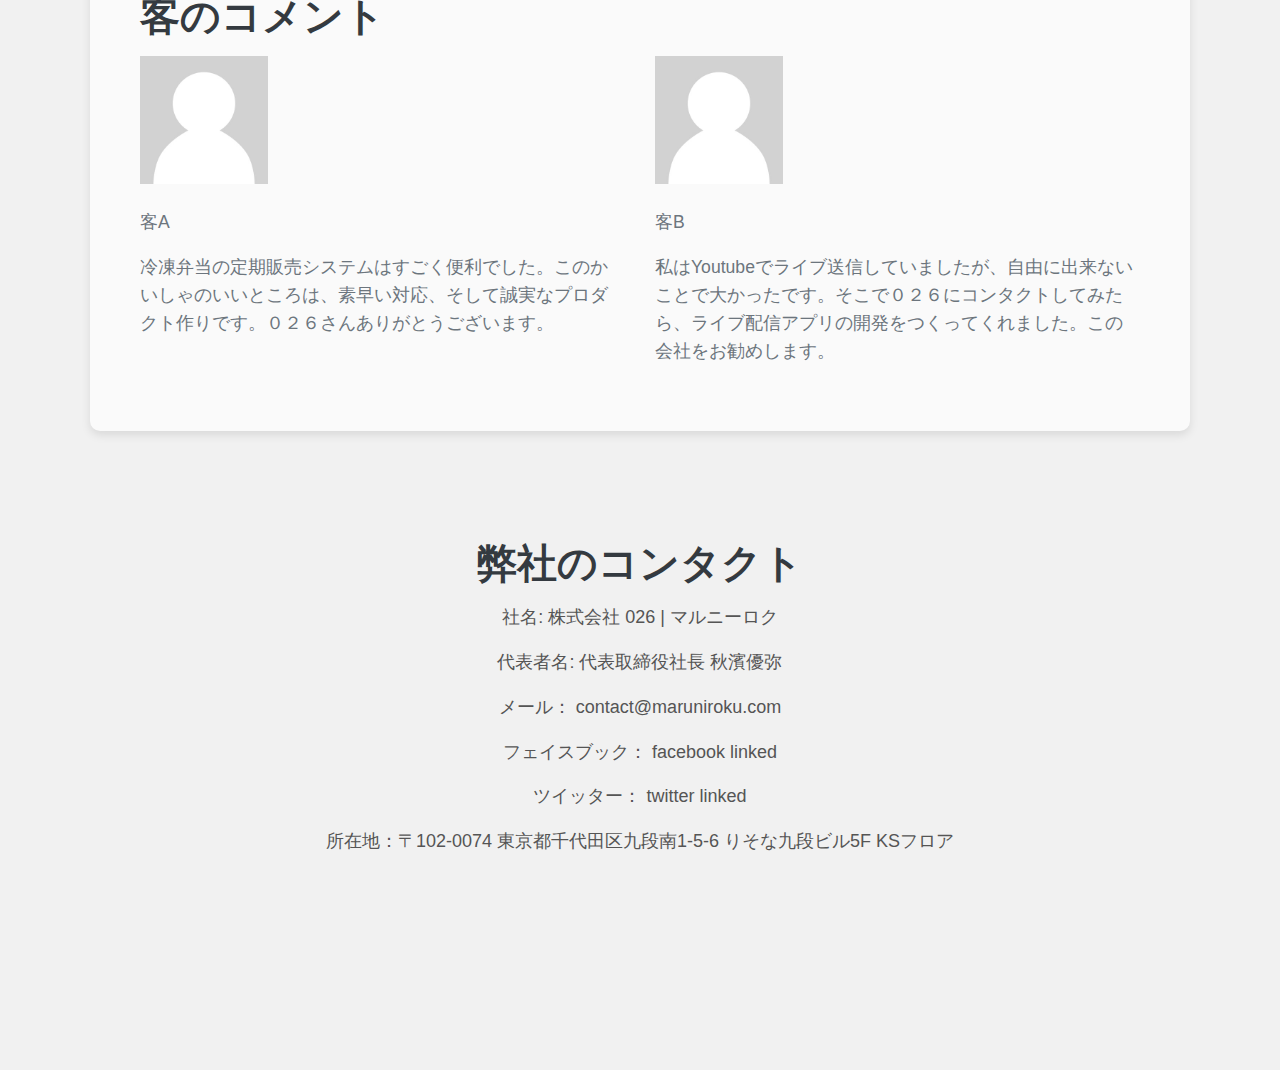
==== commit bf59f2a4: "Background color change, and fixed link overlap div" ====
--- a/index.html
+++ b/index.html
@@ -28,16 +28,16 @@
         <div class="collapse navbar-collapse" id="navbarNav">
             <ul class="navbar-nav ml-auto">
                 <li class="nav-item">
-                    <a class="nav-link h4" href="#about">アバウト</a>
+                    <a class="nav-link h4" href="#abt">アバウト</a>
                 </li>
                 <li class="nav-item">
-                    <a class="nav-link h4" href="#projects">プロジェクト</a>
+                    <a class="nav-link h4" href="#project">プロジェクト</a>
                 </li>
                 <li class="nav-item">
-                    <a class="nav-link h4" href="#services">サービス</a>
+                    <a class="nav-link h4" href="#service">サービス</a>
                 </li>
                 <li class="nav-item">
-                    <a class="nav-link white-link h4" href="#contact">コンタクト</a>
+                    <a class="nav-link white-link h4" href="#cont">コンタクト</a>
                 </li>
             </ul>
         </div>
@@ -45,6 +45,7 @@
     <!-- Content Sections -->
     <main>
         <section id="about" class="container my-5 w-75 d-none d-lg-block">
+            <div id="abt" style="margin-top: -150px; margin-bottom: 150px;"></div>
             <h1>アバウト</h1>
             <p>
                 ０２６は、おもに CRM をする会社です。
@@ -60,6 +61,7 @@
         </section>
 
         <section id="projects" class="container my-5">
+            <div id="project" style="margin-top: -150px; margin-bottom: 150px;"></div>
             <h1>今までのプロジェクト</h1>
             <p>
                 ０２６は今までで様々なものをつくっています。その中にはライブ配信アプリの開発、不動産投資オーナーCRM、様々のECサイト、そして、Onlineチケット精算管理システム刷新や、免税店向けバーコード読取アプリの経験があります。
@@ -76,6 +78,7 @@
         </section>
 
         <section id="services" class="container my-5">
+            <div id="service" style="margin-top: -150px; margin-bottom: 150px;"></div>
             <h1>０２６のサービス</h1>
             <div class="row">
                 <div class="col-sm-12 col-md-6">
@@ -121,6 +124,8 @@
         </section>
 
         <section id="contact" class="fluid-container my-5">
+            <div id="cont" style="margin-top: -150px; margin-bottom: 150px;"></div>
+
             <h1>弊社のコンタクト</h1>
             <p>
                 社名: 株式会社 026 | マルニーロク
--- a/css/custom.css
+++ b/css/custom.css
@@ -6,7 +6,7 @@
 
 body {
     font-family: 'Arial', sans-serif;
-    background-color: #f8f9fa;
+    background-color: #f1f1f1;
     color: #333;
 }
 
@@ -105,7 +105,7 @@
 
 #about p {
     font-family: 'Helvetica Neue', sans-serif;
-    color: #d1d1d1;
+    color: #ececec;
     /* Lighter gray for text */
     font-size: 1.25rem;
     line-height: 1.8;
@@ -137,7 +137,7 @@
 #projects,
 #services,
 #testimonials {
-    background-color: #f1f3f5;
+    background-color: #fafafa;
     /* Light gray background */
     padding: 50px;
     border-radius: 10px;
@@ -145,11 +145,11 @@
 }
 
 #services {
+    background-color: #f4f4f4;
+}
+
+#contact {
     background-color: #f1f1f1;
-}
-
-#contact {
-    background-color: #f8f9fa;
     text-align: center;
 }
 
